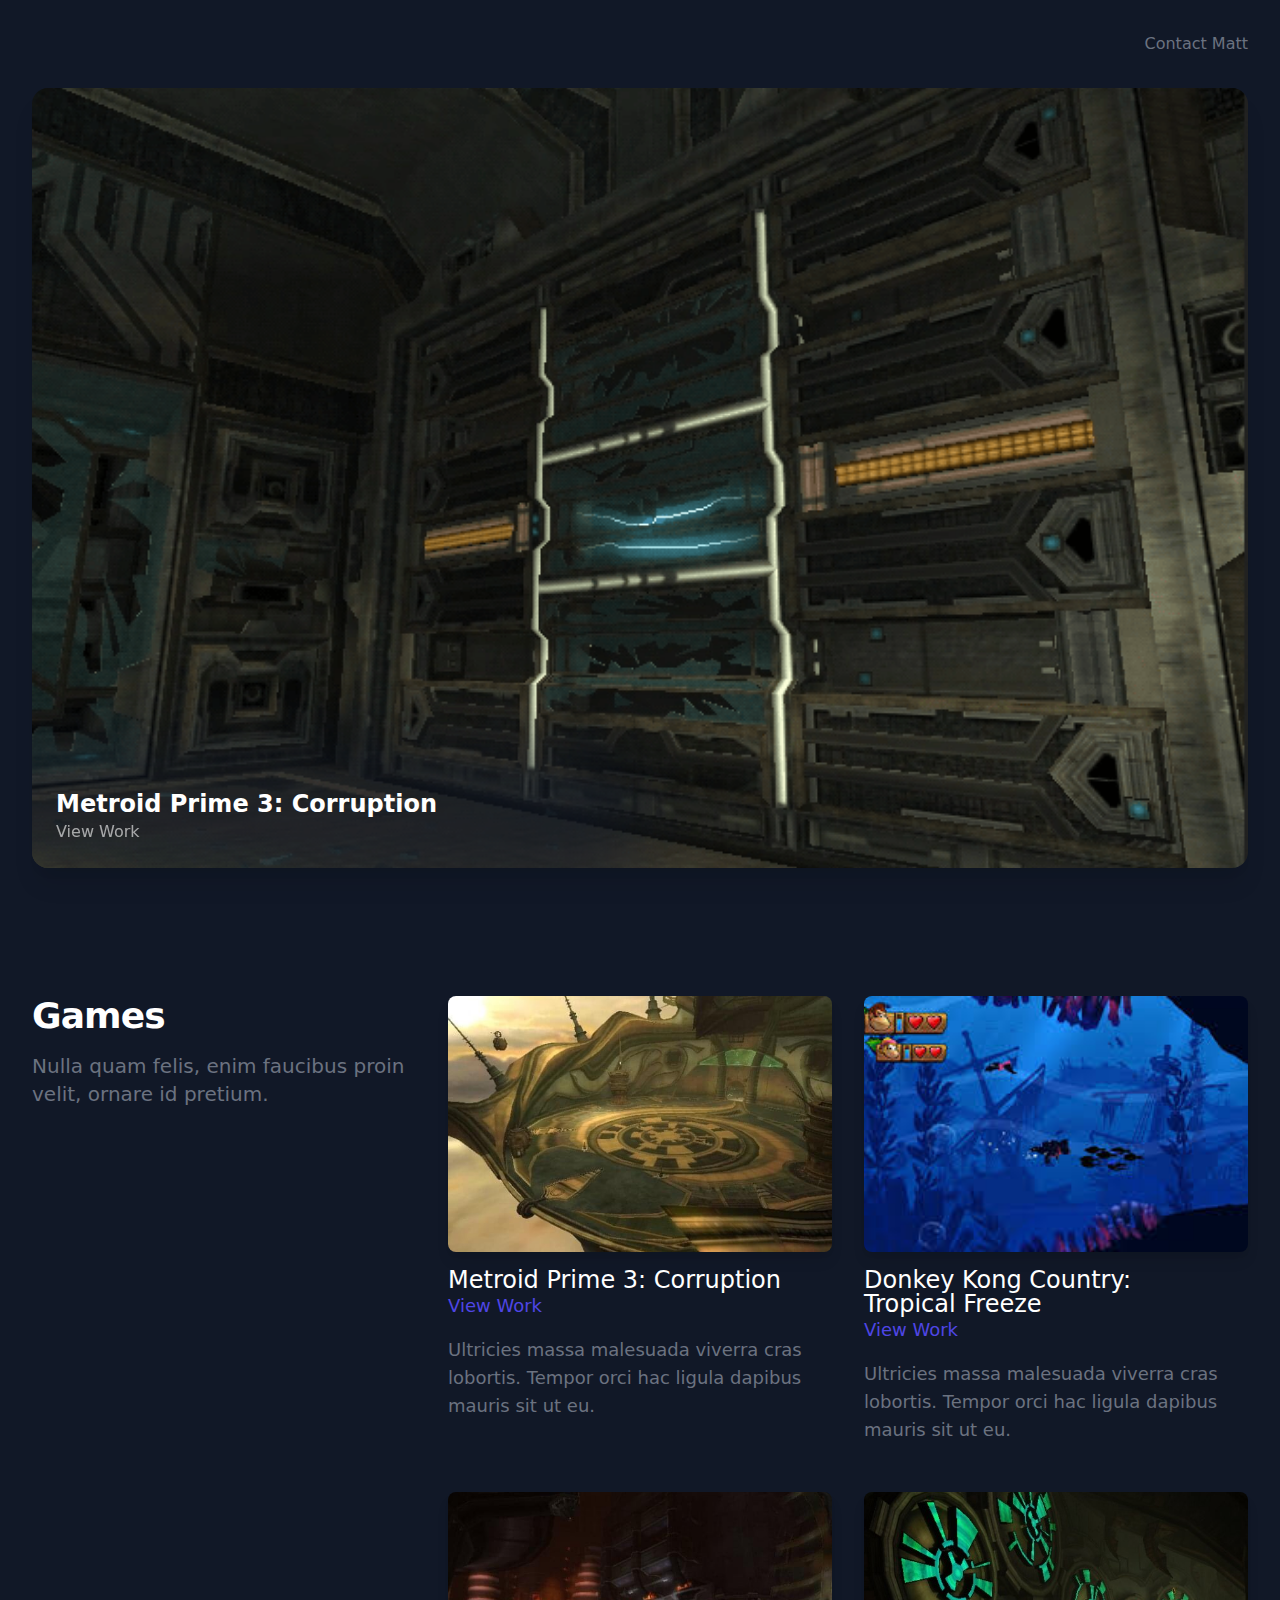
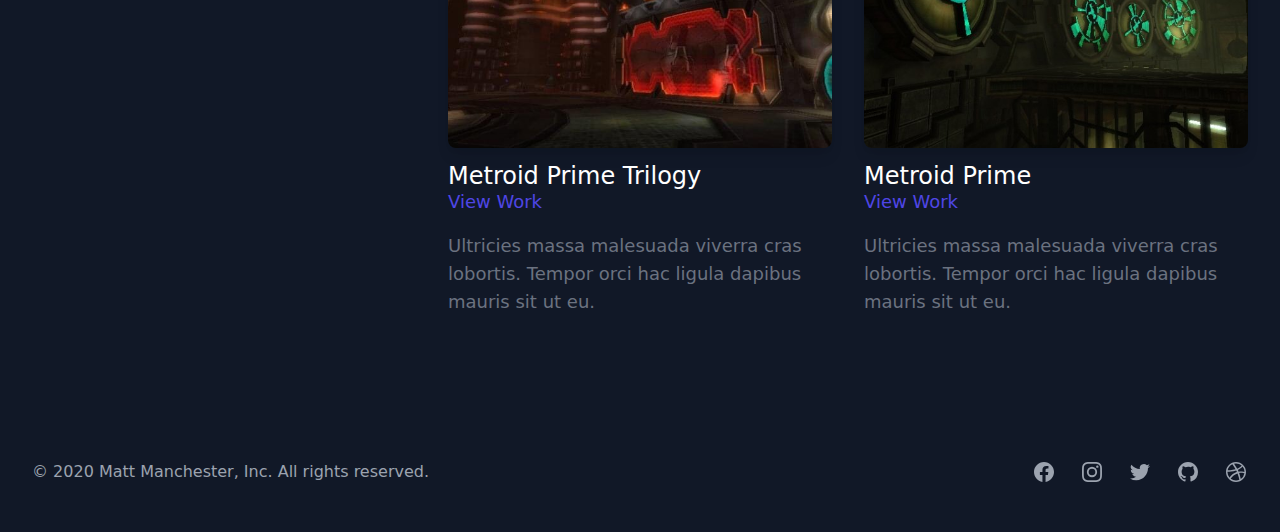
==== index.html @ f7c5552b "initial" ====
<!DOCTYPE html>
<html lang="en">
<head>
  <meta charset="utf-8">
  <meta name="viewport" content="width=device-width, initial-scale=1, shrink-to-fit=no">
  <link rel="icon" type="image/png" sizes="32x32" href="/favicon-32x32.png">
  <link rel="icon" type="image/png" sizes="16x16" href="/favicon-16x16.png">
  <link rel="stylesheet" href="css/main.css">
  <title>Matt Manchester</title>
</head>
<body class="antialiased bg-gray-900">
  
  <!-- This example requires Tailwind CSS v2.0+ -->
<div class="min-h-screen bg-gray-900 flex flex-col">
  <header>
    <div class="relative bg-gray-900">
      <div class="flex justify-between items-center max-w-7xl mx-auto px-4 py-6 sm:px-6 md:justify-start md:space-x-10 lg:px-8">
        <div class="flex justify-start lg:w-0 lg:flex-1">
          <a href="#">
            <span class="sr-only">Workflow</span>
            <img class="h-8 w-auto sm:h-10" src="https://tailwindui.com/img/logos/workflow-mark-white.svg" alt="">
          </a>
        </div>


        <div class="hidden md:flex items-center justify-end md:flex-1 lg:w-0">
          <a href="#" class="whitespace-nowrap text-base font-medium text-gray-500 hover:text-white">
            Contact Matt
          </a>
        </div>
      </div>

    </div>
  </header>

  <main class="flex flex-col flex-grow pb-8">

      <!-- Hero card -->
      <div class="relative flex flex-col flex-grow w-full">
        <div class="max-w-7xl mx-auto sm:px-6 lg:px-8 flex flex-col flex-grow w-full">
          <div class="relative shadow-xl sm:rounded-2xl sm:overflow-hidden flex flex-col flex-grow">

            

            <div class="absolute inset-0">
              <img class="h-full w-full object-cover" src="img/mp-corruption-7.png">
            </div>

            <div class="absolute bottom-0 left-0 text-white pb-6 pl-6">
              <h2 class="relative z-20 text-2xl font-bold">Metroid Prime 3: Corruption</h2>
              <a href="#" class="text-white opacity-60 relative z-20">View Work</a>
              <div class="big-shadow z-0 absolute inset-0 bg-gray-900 opacity-60" style="filter: blur(20px); transform: scale(2);"></div>
            </div>

            <div class="relative px-4 py-16 sm:px-6 sm:py-24 lg:py-32 lg:px-8">
              
            </div>
          </div>
        </div>
      </div>


  </main>
</div>


<div class="">
  <div class="mx-auto pb-12 px-4 max-w-7xl sm:px-6 lg:px-8 lg:py-24">
    <div class="space-y-12 lg:grid lg:grid-cols-3 lg:gap-8 lg:space-y-0">
      <div class="space-y-5 sm:space-y-4">
        <h2 class="text-white text-3xl font-extrabold tracking-tight sm:text-4xl">Games</h2>
        <p class="text-xl text-gray-500">Nulla quam felis, enim faucibus proin velit, ornare id pretium.</p>
      </div>
      <div class="lg:col-span-2">
        <ul class="space-y-12 sm:grid sm:grid-cols-2 sm:gap-x-6 sm:gap-y-12 sm:space-y-0 lg:gap-x-8">
          <li>
            <div class="space-y-4">
              <div class="aspect-w-3 aspect-h-2">
                <img class="object-cover shadow-lg rounded-lg" src="img/mp-corruption-1.jpg" alt="">
              </div>
              <div class="text-2xl leading-6 text-white font-medium space-y-1">
                <h3>Metroid Prime 3: Corruption</h3>
                <a href="#" class="text-lg text-indigo-600">View Work</a>
              </div>
              <div class="text-lg">
                <p class="text-gray-500">Ultricies massa malesuada viverra cras lobortis. Tempor orci hac ligula dapibus mauris sit ut eu.</p>
              </div>

            </div>
          </li>

          <li>
            <div class="space-y-4">
              <div class="aspect-w-3 aspect-h-2">
                <img class="object-cover shadow-lg rounded-lg" src="img/dktf-1.jpg" alt="">
              </div>
              <div class="text-2xl leading-6 text-white font-medium space-y-1">
                <h3>Donkey Kong Country:<br>Tropical Freeze</h3>
                <a href="#" class="text-lg text-indigo-600">View Work</a>
              </div>
              <div class="text-lg">
                <p class="text-gray-500">Ultricies massa malesuada viverra cras lobortis. Tempor orci hac ligula dapibus mauris sit ut eu.</p>
              </div>

            </div>
          </li>

          <li>
            <div class="space-y-4">
              <div class="aspect-w-3 aspect-h-2">
                <img class="object-cover shadow-lg rounded-lg" src="img/mp-corruption-5.jpg" alt="">
              </div>
              <div class="text-2xl leading-6 text-white font-medium space-y-1">
                <h3>Metroid Prime Trilogy</h3>
                <a href="#" class="text-lg text-indigo-600">View Work</a>
              </div>
              <div class="text-lg">
                <p class="text-gray-500">Ultricies massa malesuada viverra cras lobortis. Tempor orci hac ligula dapibus mauris sit ut eu.</p>
              </div>

            </div>
          </li>

          <li>
            <div class="space-y-4">
              <div class="aspect-w-3 aspect-h-2">
                <img class="object-cover shadow-lg rounded-lg" src="img/mp-corruption-2.jpg" alt="">
              </div>
              <div class="text-2xl leading-6 text-white font-medium space-y-1">
                <h3>Metroid Prime</h3>
                <a href="#" class="text-lg text-indigo-600">View Work</a>
              </div>
              <div class="text-lg">
                <p class="text-gray-500">Ultricies massa malesuada viverra cras lobortis. Tempor orci hac ligula dapibus mauris sit ut eu.</p>
              </div>

            </div>
          </li>


          <!-- More items... -->
        </ul>
      </div>
    </div>
  </div>
</div>


<!-- This example requires Tailwind CSS v2.0+ -->
<footer class="bg-gray-900">
  <div class="max-w-7xl mx-auto py-12 px-4 sm:px-6 md:flex md:items-center md:justify-between lg:px-8">
    <div class="flex justify-center space-x-6 md:order-2">
      <a href="#" class="text-gray-400 hover:text-gray-500">
        <span class="sr-only">Facebook</span>
        <svg class="h-6 w-6" fill="currentColor" viewBox="0 0 24 24" aria-hidden="true">
          <path fill-rule="evenodd" d="M22 12c0-5.523-4.477-10-10-10S2 6.477 2 12c0 4.991 3.657 9.128 8.438 9.878v-6.987h-2.54V12h2.54V9.797c0-2.506 1.492-3.89 3.777-3.89 1.094 0 2.238.195 2.238.195v2.46h-1.26c-1.243 0-1.63.771-1.63 1.562V12h2.773l-.443 2.89h-2.33v6.988C18.343 21.128 22 16.991 22 12z" clip-rule="evenodd" />
        </svg>
      </a>

      <a href="#" class="text-gray-400 hover:text-gray-500">
        <span class="sr-only">Instagram</span>
        <svg class="h-6 w-6" fill="currentColor" viewBox="0 0 24 24" aria-hidden="true">
          <path fill-rule="evenodd" d="M12.315 2c2.43 0 2.784.013 3.808.06 1.064.049 1.791.218 2.427.465a4.902 4.902 0 011.772 1.153 4.902 4.902 0 011.153 1.772c.247.636.416 1.363.465 2.427.048 1.067.06 1.407.06 4.123v.08c0 2.643-.012 2.987-.06 4.043-.049 1.064-.218 1.791-.465 2.427a4.902 4.902 0 01-1.153 1.772 4.902 4.902 0 01-1.772 1.153c-.636.247-1.363.416-2.427.465-1.067.048-1.407.06-4.123.06h-.08c-2.643 0-2.987-.012-4.043-.06-1.064-.049-1.791-.218-2.427-.465a4.902 4.902 0 01-1.772-1.153 4.902 4.902 0 01-1.153-1.772c-.247-.636-.416-1.363-.465-2.427-.047-1.024-.06-1.379-.06-3.808v-.63c0-2.43.013-2.784.06-3.808.049-1.064.218-1.791.465-2.427a4.902 4.902 0 011.153-1.772A4.902 4.902 0 015.45 2.525c.636-.247 1.363-.416 2.427-.465C8.901 2.013 9.256 2 11.685 2h.63zm-.081 1.802h-.468c-2.456 0-2.784.011-3.807.058-.975.045-1.504.207-1.857.344-.467.182-.8.398-1.15.748-.35.35-.566.683-.748 1.15-.137.353-.3.882-.344 1.857-.047 1.023-.058 1.351-.058 3.807v.468c0 2.456.011 2.784.058 3.807.045.975.207 1.504.344 1.857.182.466.399.8.748 1.15.35.35.683.566 1.15.748.353.137.882.3 1.857.344 1.054.048 1.37.058 4.041.058h.08c2.597 0 2.917-.01 3.96-.058.976-.045 1.505-.207 1.858-.344.466-.182.8-.398 1.15-.748.35-.35.566-.683.748-1.15.137-.353.3-.882.344-1.857.048-1.055.058-1.37.058-4.041v-.08c0-2.597-.01-2.917-.058-3.96-.045-.976-.207-1.505-.344-1.858a3.097 3.097 0 00-.748-1.15 3.098 3.098 0 00-1.15-.748c-.353-.137-.882-.3-1.857-.344-1.023-.047-1.351-.058-3.807-.058zM12 6.865a5.135 5.135 0 110 10.27 5.135 5.135 0 010-10.27zm0 1.802a3.333 3.333 0 100 6.666 3.333 3.333 0 000-6.666zm5.338-3.205a1.2 1.2 0 110 2.4 1.2 1.2 0 010-2.4z" clip-rule="evenodd" />
        </svg>
      </a>

      <a href="#" class="text-gray-400 hover:text-gray-500">
        <span class="sr-only">Twitter</span>
        <svg class="h-6 w-6" fill="currentColor" viewBox="0 0 24 24" aria-hidden="true">
          <path d="M8.29 20.251c7.547 0 11.675-6.253 11.675-11.675 0-.178 0-.355-.012-.53A8.348 8.348 0 0022 5.92a8.19 8.19 0 01-2.357.646 4.118 4.118 0 001.804-2.27 8.224 8.224 0 01-2.605.996 4.107 4.107 0 00-6.993 3.743 11.65 11.65 0 01-8.457-4.287 4.106 4.106 0 001.27 5.477A4.072 4.072 0 012.8 9.713v.052a4.105 4.105 0 003.292 4.022 4.095 4.095 0 01-1.853.07 4.108 4.108 0 003.834 2.85A8.233 8.233 0 012 18.407a11.616 11.616 0 006.29 1.84" />
        </svg>
      </a>

      <a href="#" class="text-gray-400 hover:text-gray-500">
        <span class="sr-only">GitHub</span>
        <svg class="h-6 w-6" fill="currentColor" viewBox="0 0 24 24" aria-hidden="true">
          <path fill-rule="evenodd" d="M12 2C6.477 2 2 6.484 2 12.017c0 4.425 2.865 8.18 6.839 9.504.5.092.682-.217.682-.483 0-.237-.008-.868-.013-1.703-2.782.605-3.369-1.343-3.369-1.343-.454-1.158-1.11-1.466-1.11-1.466-.908-.62.069-.608.069-.608 1.003.07 1.531 1.032 1.531 1.032.892 1.53 2.341 1.088 2.91.832.092-.647.35-1.088.636-1.338-2.22-.253-4.555-1.113-4.555-4.951 0-1.093.39-1.988 1.029-2.688-.103-.253-.446-1.272.098-2.65 0 0 .84-.27 2.75 1.026A9.564 9.564 0 0112 6.844c.85.004 1.705.115 2.504.337 1.909-1.296 2.747-1.027 2.747-1.027.546 1.379.202 2.398.1 2.651.64.7 1.028 1.595 1.028 2.688 0 3.848-2.339 4.695-4.566 4.943.359.309.678.92.678 1.855 0 1.338-.012 2.419-.012 2.747 0 .268.18.58.688.482A10.019 10.019 0 0022 12.017C22 6.484 17.522 2 12 2z" clip-rule="evenodd" />
        </svg>
      </a>

      <a href="#" class="text-gray-400 hover:text-gray-500">
        <span class="sr-only">Dribbble</span>
        <svg class="h-6 w-6" fill="currentColor" viewBox="0 0 24 24" aria-hidden="true">
          <path fill-rule="evenodd" d="M12 2C6.48 2 2 6.48 2 12s4.48 10 10 10c5.51 0 10-4.48 10-10S17.51 2 12 2zm6.605 4.61a8.502 8.502 0 011.93 5.314c-.281-.054-3.101-.629-5.943-.271-.065-.141-.12-.293-.184-.445a25.416 25.416 0 00-.564-1.236c3.145-1.28 4.577-3.124 4.761-3.362zM12 3.475c2.17 0 4.154.813 5.662 2.148-.152.216-1.443 1.941-4.48 3.08-1.399-2.57-2.95-4.675-3.189-5A8.687 8.687 0 0112 3.475zm-3.633.803a53.896 53.896 0 013.167 4.935c-3.992 1.063-7.517 1.04-7.896 1.04a8.581 8.581 0 014.729-5.975zM3.453 12.01v-.26c.37.01 4.512.065 8.775-1.215.25.477.477.965.694 1.453-.109.033-.228.065-.336.098-4.404 1.42-6.747 5.303-6.942 5.629a8.522 8.522 0 01-2.19-5.705zM12 20.547a8.482 8.482 0 01-5.239-1.8c.152-.315 1.888-3.656 6.703-5.337.022-.01.033-.01.054-.022a35.318 35.318 0 011.823 6.475 8.4 8.4 0 01-3.341.684zm4.761-1.465c-.086-.52-.542-3.015-1.659-6.084 2.679-.423 5.022.271 5.314.369a8.468 8.468 0 01-3.655 5.715z" clip-rule="evenodd" />
        </svg>
      </a>
    </div>
    <div class="mt-8 md:mt-0 md:order-1">
      <p class="text-center text-base text-gray-400">
        &copy; 2020 Matt Manchester, Inc. All rights reserved.
      </p>
    </div>
  </div>
</footer>


</body>
</html>
---- css/main.css ----
/*! modern-normalize v1.0.0 | MIT License | https://github.com/sindresorhus/modern-normalize */
@-webkit-keyframes spin{to{transform:rotate(360deg)}}
@keyframes spin{to{transform:rotate(360deg)}}@-webkit-keyframes ping{75%,to{transform:scale(2);opacity:0}}@keyframes ping{75%,to{transform:scale(2);opacity:0}}@-webkit-keyframes pulse{50%{opacity:.5}}@keyframes pulse{50%{opacity:.5}}@-webkit-keyframes bounce{0%,to{transform:translateY(-25%);-webkit-animation-timing-function:cubic-bezier(.8,0,1,1);animation-timing-function:cubic-bezier(.8,0,1,1)}50%{transform:none;-webkit-animation-timing-function:cubic-bezier(0,0,.2,1);animation-timing-function:cubic-bezier(0,0,.2,1)}}@keyframes bounce{0%,to{transform:translateY(-25%);-webkit-animation-timing-function:cubic-bezier(.8,0,1,1);animation-timing-function:cubic-bezier(.8,0,1,1)}50%{transform:none;-webkit-animation-timing-function:cubic-bezier(0,0,.2,1);animation-timing-function:cubic-bezier(0,0,.2,1)}}*,::after,::before{box-sizing:border-box;border-width:0;border-style:solid;border-color:#e5e7eb}:root{-moz-tab-size:4;-o-tab-size:4;tab-size:4}html{-webkit-text-size-adjust:100%;font-family:ui-sans-serif,system-ui,-apple-system,BlinkMacSystemFont,"Segoe UI",Roboto,"Helvetica Neue",Arial,"Noto Sans",sans-serif,"Apple Color Emoji","Segoe UI Emoji","Segoe UI Symbol","Noto Color Emoji";line-height:1.5}body{font-family:system-ui,-apple-system,'Segoe UI',Roboto,Helvetica,Arial,sans-serif,'Apple Color Emoji','Segoe UI Emoji';font-family:inherit;line-height:inherit}hr{height:0;color:inherit}abbr[title]{-webkit-text-decoration:underline dotted;text-decoration:underline dotted}b,strong{font-weight:bolder}code,kbd,pre,samp{font-size:1em}small{font-size:80%}sub,sup{font-size:75%;line-height:0;position:relative;vertical-align:baseline}sub{bottom:-.25em}sup{top:-.5em}table{text-indent:0;border-color:inherit;border-collapse:collapse}button,input,optgroup,select,textarea{font-family:inherit;font-size:100%;margin:0}button,select{text-transform:none}[type=button],button{-webkit-appearance:button}legend{padding:0}progress{vertical-align:baseline}summary{display:list-item}blockquote,body,dd,dl,figure,h1,h2,h3,h4,h5,h6,hr,p,pre{margin:0}button{background-color:transparent;background-image:none;cursor:pointer}button:focus{outline:1px dotted;outline:5px auto -webkit-focus-ring-color}fieldset,ol,ul{margin:0;padding:0}ol,ul{list-style:none}hr{border-top-width:1px}img{border-style:solid}textarea{resize:vertical}input::-webkit-input-placeholder, textarea::-webkit-input-placeholder{opacity:1;color:#9ca3af}input::-moz-placeholder, textarea::-moz-placeholder{opacity:1;color:#9ca3af}input:-ms-input-placeholder, textarea:-ms-input-placeholder{opacity:1;color:#9ca3af}input::placeholder,textarea::placeholder{opacity:1;color:#9ca3af}h1,h2,h3,h4,h5,h6{font-size:inherit;font-weight:inherit}a{color:inherit;text-decoration:inherit}button,input,optgroup,select,textarea{padding:0;line-height:inherit;color:inherit}code,kbd,pre,samp{font-family:ui-monospace,SFMono-Regular,Menlo,Monaco,Consolas,"Liberation Mono","Courier New",monospace}audio,canvas,embed,iframe,img,object,svg,video{display:block;vertical-align:middle}img,video{max-width:100%;height:auto}.aspect-w-3{position:relative;padding-bottom:calc(var(--tw-aspect-h)/var(--tw-aspect-w)*100%)}.aspect-w-3>*{position:absolute;height:100%;width:100%;top:0;right:0;bottom:0;left:0}.aspect-w-3{--tw-aspect-w:3}.aspect-h-2{--tw-aspect-h:2}.space-y-1>:not([hidden])~:not([hidden]){--tw-space-y-reverse:0;margin-top:calc(.25rem*calc(1 - var(--tw-space-y-reverse)));margin-bottom:calc(.25rem*var(--tw-space-y-reverse))}.space-y-4>:not([hidden])~:not([hidden]){--tw-space-y-reverse:0;margin-top:calc(1rem*calc(1 - var(--tw-space-y-reverse)));margin-bottom:calc(1rem*var(--tw-space-y-reverse))}.space-y-5>:not([hidden])~:not([hidden]){--tw-space-y-reverse:0;margin-top:calc(1.25rem*calc(1 - var(--tw-space-y-reverse)));margin-bottom:calc(1.25rem*var(--tw-space-y-reverse))}.space-x-6>:not([hidden])~:not([hidden]){--tw-space-x-reverse:0;margin-right:calc(1.5rem*var(--tw-space-x-reverse));margin-left:calc(1.5rem*calc(1 - var(--tw-space-x-reverse)))}.space-y-12>:not([hidden])~:not([hidden]){--tw-space-y-reverse:0;margin-top:calc(3rem*calc(1 - var(--tw-space-y-reverse)));margin-bottom:calc(3rem*var(--tw-space-y-reverse))}.sr-only{position:absolute;width:1px;height:1px;padding:0;margin:-1px;overflow:hidden;clip:rect(0,0,0,0);white-space:nowrap;border-width:0}.bg-gray-900{--tw-bg-opacity:1;background-color:rgba(17,24,39,var(--tw-bg-opacity))}.rounded-lg{border-radius:.5rem}.flex{display:flex}.table{display:table}.hidden{display:none}.flex-col{flex-direction:column}.items-center{align-items:center}.justify-start{justify-content:flex-start}.justify-end{justify-content:flex-end}.justify-center{justify-content:center}.justify-between{justify-content:space-between}.flex-grow{flex-grow:1}.font-medium{font-weight:500}.font-bold{font-weight:700}.font-extrabold{font-weight:800}.h-6{height:1.5rem}.h-8{height:2rem}.h-full{height:100%}.text-base{font-size:1rem;line-height:1.5rem}.text-lg,.text-xl{font-size:1.125rem;line-height:1.75rem}.text-xl{font-size:1.25rem}.text-2xl{font-size:1.5rem;line-height:2rem}.text-3xl{font-size:1.875rem;line-height:2.25rem}.leading-6{line-height:1.5rem}.mx-auto{margin-left:auto;margin-right:auto}.mt-8{margin-top:2rem}.max-w-7xl{max-width:80rem}.min-h-screen{min-height:100vh}.object-cover{-o-object-fit:cover;object-fit:cover}.opacity-60{opacity:.6}.px-4{padding-left:1rem;padding-right:1rem}.py-6{padding-top:1.5rem;padding-bottom:1.5rem}.py-12{padding-top:3rem;padding-bottom:3rem}.py-16{padding-top:4rem;padding-bottom:4rem}.pb-6{padding-bottom:1.5rem}.pl-6{padding-left:1.5rem}.pb-8{padding-bottom:2rem}.pb-12{padding-bottom:3rem}.absolute{position:absolute}.relative{position:relative}.inset-0{top:0;right:0;bottom:0;left:0}.bottom-0{bottom:0}.left-0{left:0}*{--tw-shadow:0 0 #0000;--tw-ring-inset:var(--tw-empty,/*!*/ /*!*/);--tw-ring-offset-width:0px;--tw-ring-offset-color:#fff;--tw-ring-color:rgba(59, 130, 246, 0.5);--tw-ring-offset-shadow:0 0 #0000;--tw-ring-shadow:0 0 #0000}.shadow-lg,.shadow-xl{box-shadow:var(--tw-ring-offset-shadow, 0 0 #0000),var(--tw-ring-shadow, 0 0 #0000),var(--tw-shadow)}.shadow-lg{--tw-shadow:0 10px 15px -3px rgba(0, 0, 0, 0.1), 0 4px 6px -2px rgba(0, 0, 0, 0.05)}.shadow-xl{--tw-shadow:0 20px 25px -5px rgba(0, 0, 0, 0.1), 0 10px 10px -5px rgba(0, 0, 0, 0.04)}.text-center{text-align:center}.hover\:text-white:hover,.text-gray-400,.text-white{--tw-text-opacity:1;color:rgba(255,255,255,var(--tw-text-opacity))}.text-gray-400{color:rgba(156,163,175,var(--tw-text-opacity))}.hover\:text-gray-500:hover,.text-gray-500,.text-indigo-600{--tw-text-opacity:1;color:rgba(107,114,128,var(--tw-text-opacity))}.text-indigo-600{color:rgba(79,70,229,var(--tw-text-opacity))}.antialiased{-webkit-font-smoothing:antialiased;-moz-osx-font-smoothing:grayscale}.tracking-tight{letter-spacing:-.025em}.whitespace-nowrap{white-space:nowrap}.w-6{width:1.5rem}.w-auto{width:auto}.w-full{width:100%}.z-0{z-index:0}.z-20{z-index:20}.transform{--tw-translate-x:0;--tw-translate-y:0;--tw-rotate:0;--tw-skew-x:0;--tw-skew-y:0;--tw-scale-x:1;--tw-scale-y:1;transform:translateX(var(--tw-translate-x)) translateY(var(--tw-translate-y)) rotate(var(--tw-rotate)) skewX(var(--tw-skew-x)) skewY(var(--tw-skew-y)) scaleX(var(--tw-scale-x)) scaleY(var(--tw-scale-y))}@media (min-width:640px){.sm\:space-y-0>:not([hidden])~:not([hidden]){--tw-space-y-reverse:0;margin-top:calc(0px*calc(1 - var(--tw-space-y-reverse)));margin-bottom:calc(0px*var(--tw-space-y-reverse))}.sm\:space-y-4>:not([hidden])~:not([hidden]){--tw-space-y-reverse:0;margin-top:calc(1rem*calc(1 - var(--tw-space-y-reverse)));margin-bottom:calc(1rem*var(--tw-space-y-reverse))}.sm\:rounded-2xl{border-radius:1rem}.sm\:grid{display:grid}.sm\:h-10{height:2.5rem}.sm\:text-4xl{font-size:2.25rem;line-height:2.5rem}.sm\:overflow-hidden{overflow:hidden}.sm\:px-6{padding-left:1.5rem;padding-right:1.5rem}.sm\:py-24{padding-top:6rem;padding-bottom:6rem}.sm\:gap-x-6{-webkit-column-gap:1.5rem;-moz-column-gap:1.5rem;column-gap:1.5rem}.sm\:gap-y-12{row-gap:3rem}.sm\:grid-cols-2{grid-template-columns:repeat(2,minmax(0,1fr))}}@media (min-width:768px){.md\:space-x-10>:not([hidden])~:not([hidden]){--tw-space-x-reverse:0;margin-right:calc(2.5rem*var(--tw-space-x-reverse));margin-left:calc(2.5rem*calc(1 - var(--tw-space-x-reverse)))}.md\:flex{display:flex}.md\:items-center{align-items:center}.md\:justify-start{justify-content:flex-start}.md\:justify-between{justify-content:space-between}.md\:flex-1{flex:1 1 0%}.md\:order-1{order:1}.md\:order-2{order:2}.md\:mt-0{margin-top:0}}@media (min-width:1024px){.lg\:space-y-0>:not([hidden])~:not([hidden]){--tw-space-y-reverse:0;margin-top:calc(0px*calc(1 - var(--tw-space-y-reverse)));margin-bottom:calc(0px*var(--tw-space-y-reverse))}.lg\:grid{display:grid}.lg\:flex-1{flex:1 1 0%}.lg\:px-8{padding-left:2rem;padding-right:2rem}.lg\:py-24{padding-top:6rem;padding-bottom:6rem}.lg\:py-32{padding-top:8rem;padding-bottom:8rem}.lg\:w-0{width:0}.lg\:gap-8{gap:2rem}.lg\:gap-x-8{-webkit-column-gap:2rem;-moz-column-gap:2rem;column-gap:2rem}.lg\:grid-cols-3{grid-template-columns:repeat(3,minmax(0,1fr))}.lg\:col-span-2{grid-column:span 2/span 2}}
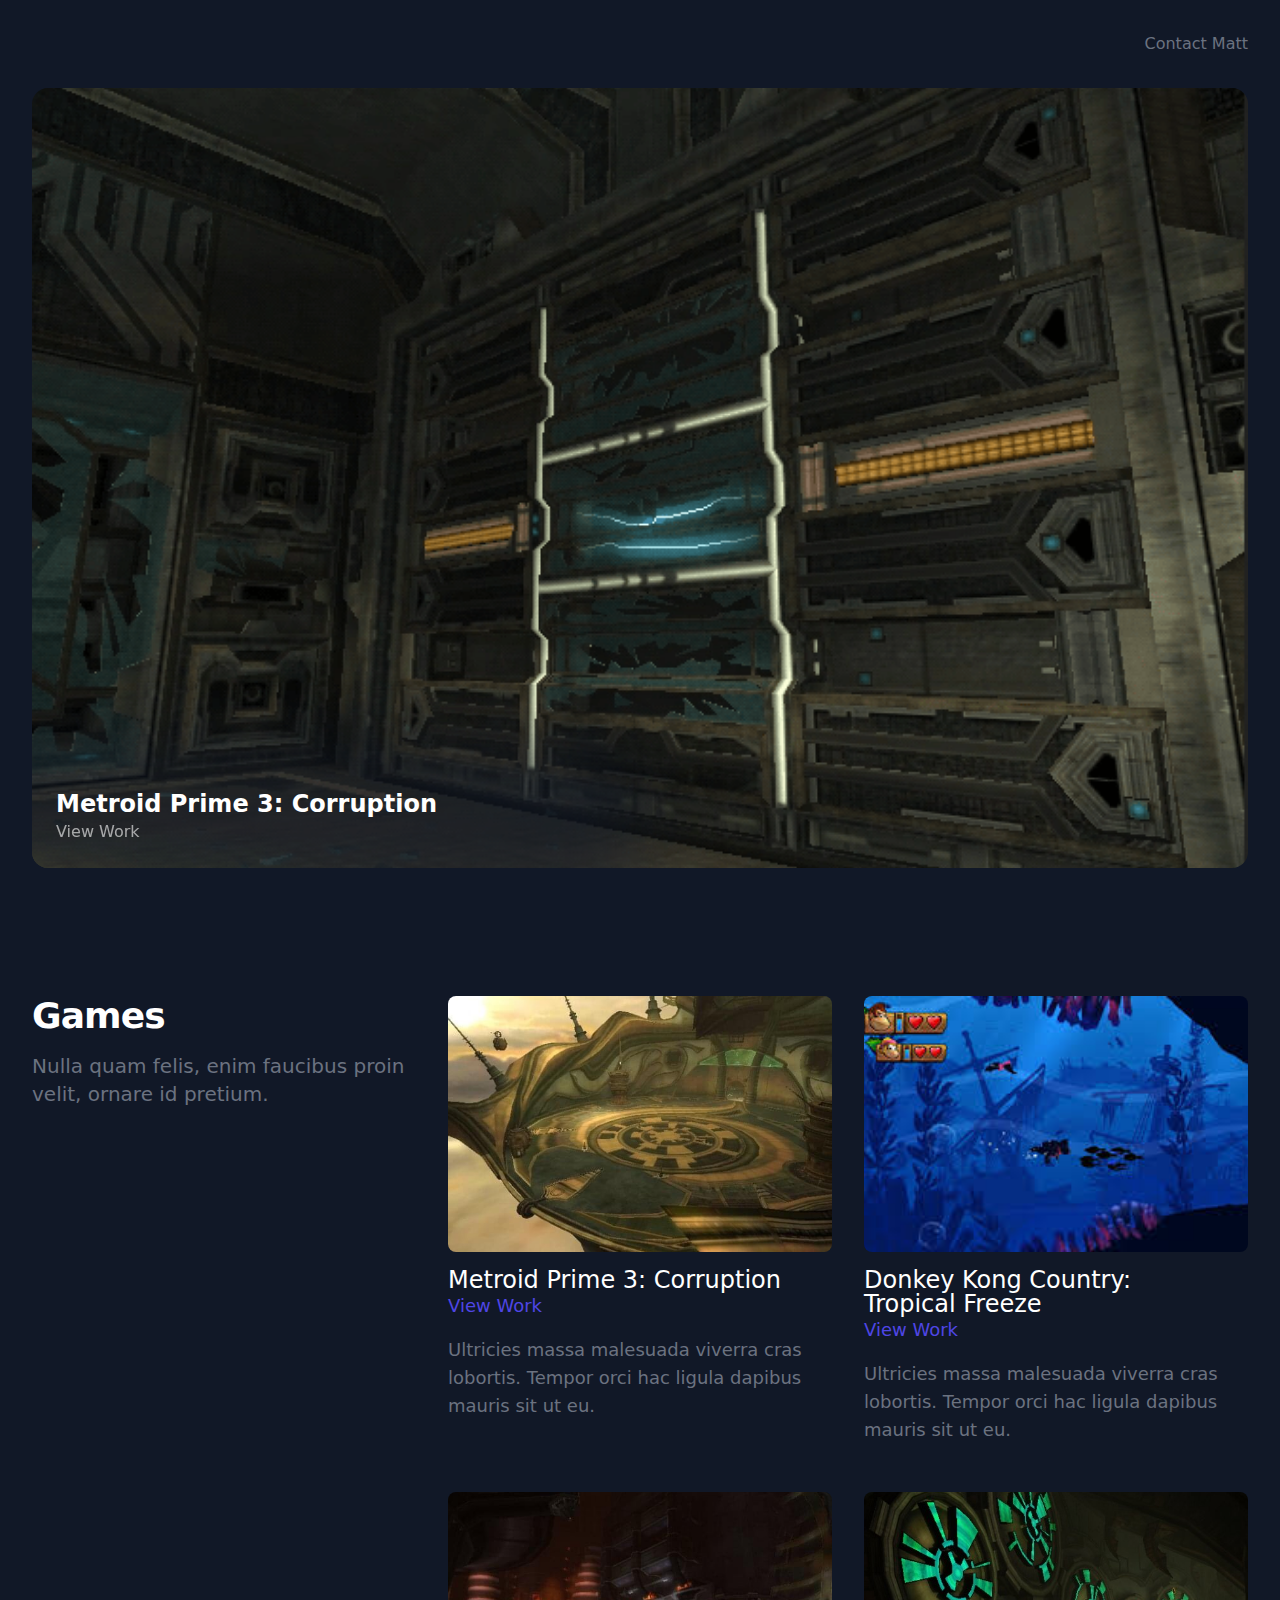
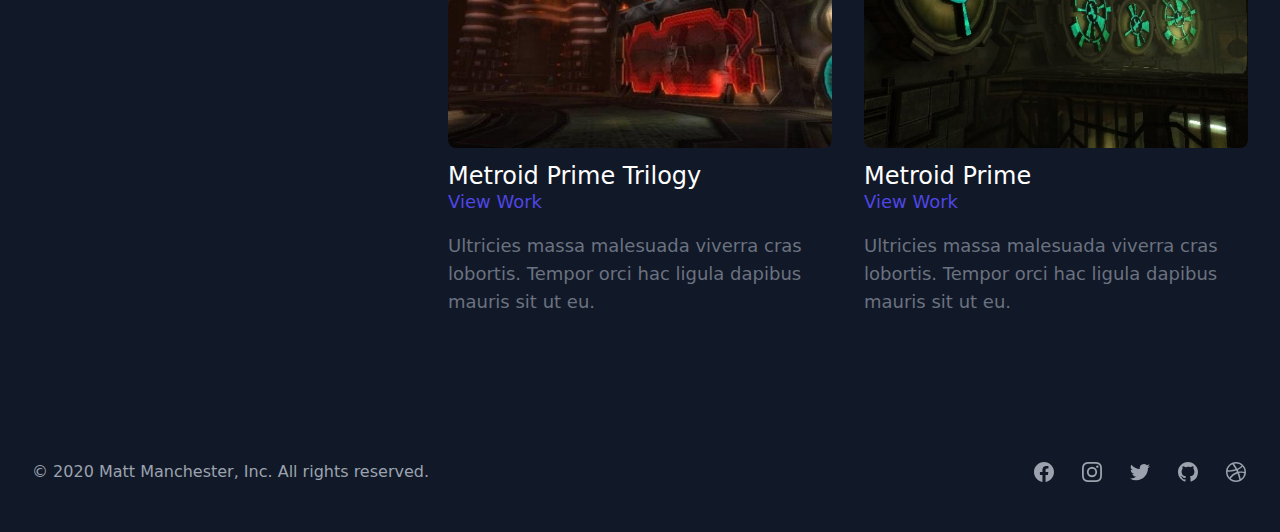
==== commit 7af9be75: "shadows gone" ====
--- a/index.html
+++ b/index.html
@@ -6,7 +6,7 @@
   <link rel="icon" type="image/png" sizes="32x32" href="/favicon-32x32.png">
   <link rel="icon" type="image/png" sizes="16x16" href="/favicon-16x16.png">
   <link rel="stylesheet" href="css/main.css">
-  <title>Matt Manchester</title>
+  <title>Matt Manchester Rules!</title>
 </head>
 <body class="antialiased bg-gray-900">
   
@@ -38,7 +38,7 @@
       <!-- Hero card -->
       <div class="relative flex flex-col flex-grow w-full">
         <div class="max-w-7xl mx-auto sm:px-6 lg:px-8 flex flex-col flex-grow w-full">
-          <div class="relative shadow-xl sm:rounded-2xl sm:overflow-hidden flex flex-col flex-grow">
+          <div class="relative sm:rounded-2xl sm:overflow-hidden flex flex-col flex-grow">
 
             
 
@@ -76,7 +76,7 @@
           <li>
             <div class="space-y-4">
               <div class="aspect-w-3 aspect-h-2">
-                <img class="object-cover shadow-lg rounded-lg" src="img/mp-corruption-1.jpg" alt="">
+                <img class="object-cover rounded-lg" src="img/mp-corruption-1.jpg" alt="">
               </div>
               <div class="text-2xl leading-6 text-white font-medium space-y-1">
                 <h3>Metroid Prime 3: Corruption</h3>
@@ -92,7 +92,7 @@
           <li>
             <div class="space-y-4">
               <div class="aspect-w-3 aspect-h-2">
-                <img class="object-cover shadow-lg rounded-lg" src="img/dktf-1.jpg" alt="">
+                <img class="object-cover rounded-lg" src="img/dktf-1.jpg" alt="">
               </div>
               <div class="text-2xl leading-6 text-white font-medium space-y-1">
                 <h3>Donkey Kong Country:<br>Tropical Freeze</h3>
@@ -108,7 +108,7 @@
           <li>
             <div class="space-y-4">
               <div class="aspect-w-3 aspect-h-2">
-                <img class="object-cover shadow-lg rounded-lg" src="img/mp-corruption-5.jpg" alt="">
+                <img class="object-cover rounded-lg" src="img/mp-corruption-5.jpg" alt="">
               </div>
               <div class="text-2xl leading-6 text-white font-medium space-y-1">
                 <h3>Metroid Prime Trilogy</h3>
@@ -124,7 +124,7 @@
           <li>
             <div class="space-y-4">
               <div class="aspect-w-3 aspect-h-2">
-                <img class="object-cover shadow-lg rounded-lg" src="img/mp-corruption-2.jpg" alt="">
+                <img class="object-cover rounded-lg" src="img/mp-corruption-2.jpg" alt="">
               </div>
               <div class="text-2xl leading-6 text-white font-medium space-y-1">
                 <h3>Metroid Prime</h3>
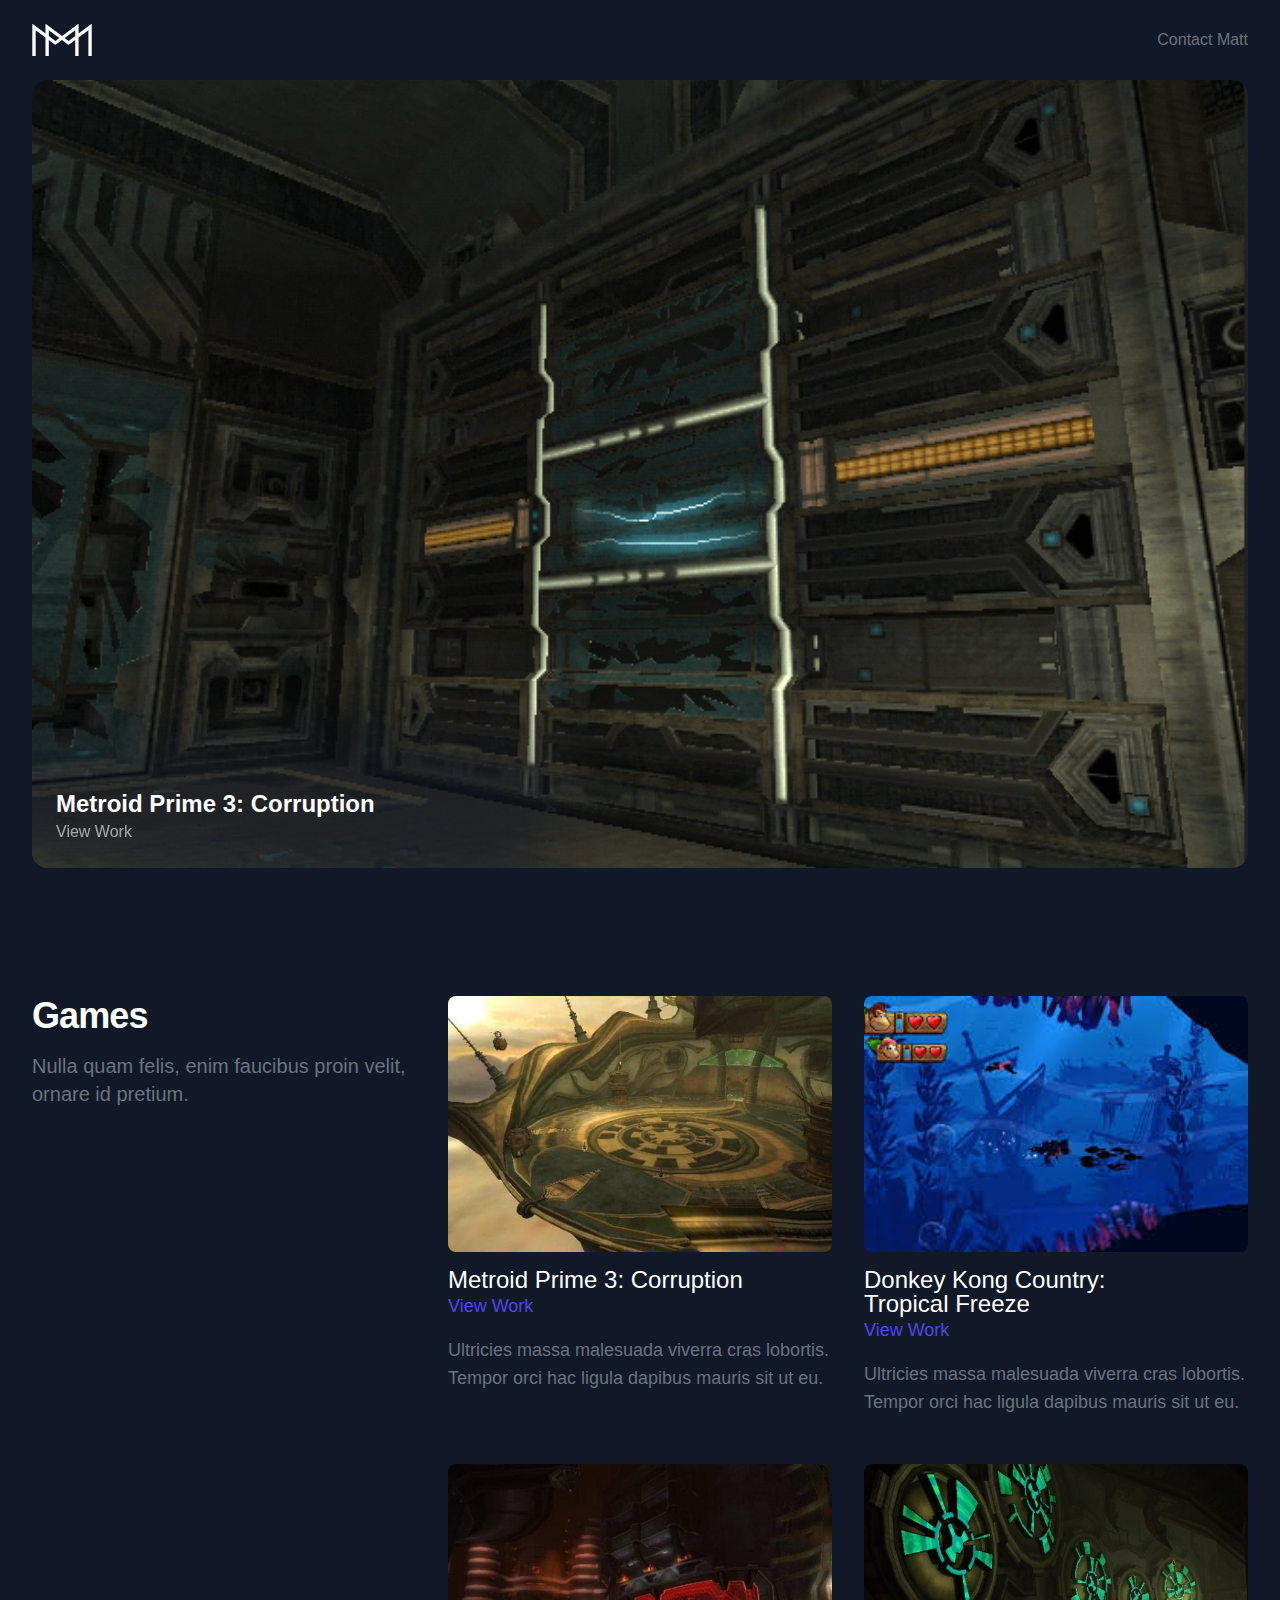
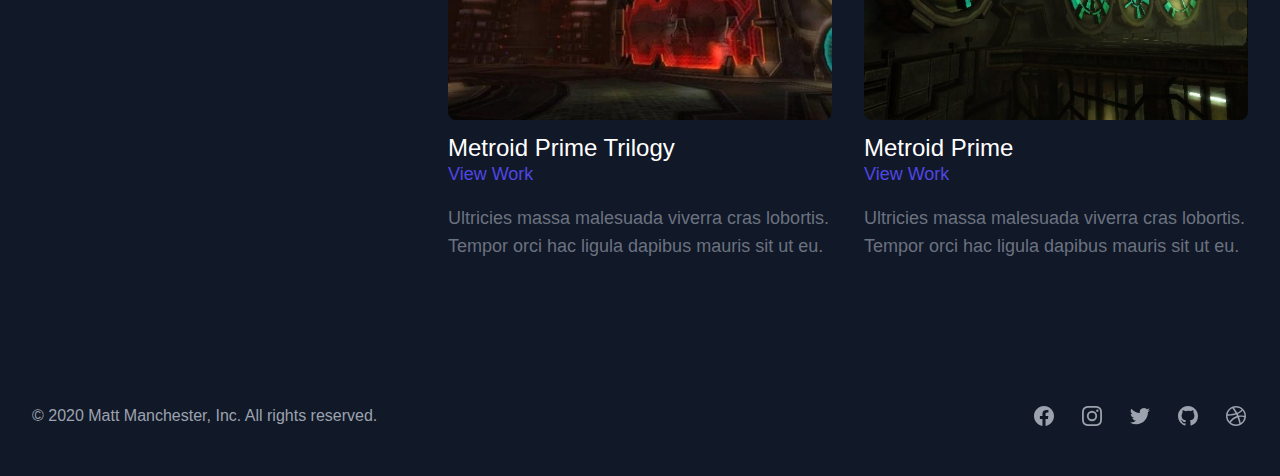
==== commit 42aa7144: "logo" ====
--- a/index.html
+++ b/index.html
@@ -17,8 +17,8 @@
       <div class="flex justify-between items-center max-w-7xl mx-auto px-4 py-6 sm:px-6 md:justify-start md:space-x-10 lg:px-8">
         <div class="flex justify-start lg:w-0 lg:flex-1">
           <a href="#">
-            <span class="sr-only">Workflow</span>
-            <img class="h-8 w-auto sm:h-10" src="https://tailwindui.com/img/logos/workflow-mark-white.svg" alt="">
+            <span class="sr-only">Matt Manchester</span>
+            <img class="h-6 w-auto sm:h-8" src="img/logo-mm-white.svg" alt="">
           </a>
         </div>
 
--- a/css/main.css
+++ b/css/main.css
@@ -1,3 +1,3 @@
 /*! modern-normalize v1.0.0 | MIT License | https://github.com/sindresorhus/modern-normalize */
 @-webkit-keyframes spin{to{transform:rotate(360deg)}}
-@keyframes spin{to{transform:rotate(360deg)}}@-webkit-keyframes ping{75%,to{transform:scale(2);opacity:0}}@keyframes ping{75%,to{transform:scale(2);opacity:0}}@-webkit-keyframes pulse{50%{opacity:.5}}@keyframes pulse{50%{opacity:.5}}@-webkit-keyframes bounce{0%,to{transform:translateY(-25%);-webkit-animation-timing-function:cubic-bezier(.8,0,1,1);animation-timing-function:cubic-bezier(.8,0,1,1)}50%{transform:none;-webkit-animation-timing-function:cubic-bezier(0,0,.2,1);animation-timing-function:cubic-bezier(0,0,.2,1)}}@keyframes bounce{0%,to{transform:translateY(-25%);-webkit-animation-timing-function:cubic-bezier(.8,0,1,1);animation-timing-function:cubic-bezier(.8,0,1,1)}50%{transform:none;-webkit-animation-timing-function:cubic-bezier(0,0,.2,1);animation-timing-function:cubic-bezier(0,0,.2,1)}}*,::after,::before{box-sizing:border-box;border-width:0;border-style:solid;border-color:#e5e7eb}:root{-moz-tab-size:4;-o-tab-size:4;tab-size:4}html{-webkit-text-size-adjust:100%;font-family:ui-sans-serif,system-ui,-apple-system,BlinkMacSystemFont,"Segoe UI",Roboto,"Helvetica Neue",Arial,"Noto Sans",sans-serif,"Apple Color Emoji","Segoe UI Emoji","Segoe UI Symbol","Noto Color Emoji";line-height:1.5}body{font-family:system-ui,-apple-system,'Segoe UI',Roboto,Helvetica,Arial,sans-serif,'Apple Color Emoji','Segoe UI Emoji';font-family:inherit;line-height:inherit}hr{height:0;color:inherit}abbr[title]{-webkit-text-decoration:underline dotted;text-decoration:underline dotted}b,strong{font-weight:bolder}code,kbd,pre,samp{font-size:1em}small{font-size:80%}sub,sup{font-size:75%;line-height:0;position:relative;vertical-align:baseline}sub{bottom:-.25em}sup{top:-.5em}table{text-indent:0;border-color:inherit;border-collapse:collapse}button,input,optgroup,select,textarea{font-family:inherit;font-size:100%;margin:0}button,select{text-transform:none}[type=button],button{-webkit-appearance:button}legend{padding:0}progress{vertical-align:baseline}summary{display:list-item}blockquote,body,dd,dl,figure,h1,h2,h3,h4,h5,h6,hr,p,pre{margin:0}button{background-color:transparent;background-image:none;cursor:pointer}button:focus{outline:1px dotted;outline:5px auto -webkit-focus-ring-color}fieldset,ol,ul{margin:0;padding:0}ol,ul{list-style:none}hr{border-top-width:1px}img{border-style:solid}textarea{resize:vertical}input::-webkit-input-placeholder, textarea::-webkit-input-placeholder{opacity:1;color:#9ca3af}input::-moz-placeholder, textarea::-moz-placeholder{opacity:1;color:#9ca3af}input:-ms-input-placeholder, textarea:-ms-input-placeholder{opacity:1;color:#9ca3af}input::placeholder,textarea::placeholder{opacity:1;color:#9ca3af}h1,h2,h3,h4,h5,h6{font-size:inherit;font-weight:inherit}a{color:inherit;text-decoration:inherit}button,input,optgroup,select,textarea{padding:0;line-height:inherit;color:inherit}code,kbd,pre,samp{font-family:ui-monospace,SFMono-Regular,Menlo,Monaco,Consolas,"Liberation Mono","Courier New",monospace}audio,canvas,embed,iframe,img,object,svg,video{display:block;vertical-align:middle}img,video{max-width:100%;height:auto}.aspect-w-3{position:relative;padding-bottom:calc(var(--tw-aspect-h)/var(--tw-aspect-w)*100%)}.aspect-w-3>*{position:absolute;height:100%;width:100%;top:0;right:0;bottom:0;left:0}.aspect-w-3{--tw-aspect-w:3}.aspect-h-2{--tw-aspect-h:2}.space-y-1>:not([hidden])~:not([hidden]){--tw-space-y-reverse:0;margin-top:calc(.25rem*calc(1 - var(--tw-space-y-reverse)));margin-bottom:calc(.25rem*var(--tw-space-y-reverse))}.space-y-4>:not([hidden])~:not([hidden]){--tw-space-y-reverse:0;margin-top:calc(1rem*calc(1 - var(--tw-space-y-reverse)));margin-bottom:calc(1rem*var(--tw-space-y-reverse))}.space-y-5>:not([hidden])~:not([hidden]){--tw-space-y-reverse:0;margin-top:calc(1.25rem*calc(1 - var(--tw-space-y-reverse)));margin-bottom:calc(1.25rem*var(--tw-space-y-reverse))}.space-x-6>:not([hidden])~:not([hidden]){--tw-space-x-reverse:0;margin-right:calc(1.5rem*var(--tw-space-x-reverse));margin-left:calc(1.5rem*calc(1 - var(--tw-space-x-reverse)))}.space-y-12>:not([hidden])~:not([hidden]){--tw-space-y-reverse:0;margin-top:calc(3rem*calc(1 - var(--tw-space-y-reverse)));margin-bottom:calc(3rem*var(--tw-space-y-reverse))}.sr-only{position:absolute;width:1px;height:1px;padding:0;margin:-1px;overflow:hidden;clip:rect(0,0,0,0);white-space:nowrap;border-width:0}.bg-gray-900{--tw-bg-opacity:1;background-color:rgba(17,24,39,var(--tw-bg-opacity))}.rounded-lg{border-radius:.5rem}.flex{display:flex}.table{display:table}.hidden{display:none}.flex-col{flex-direction:column}.items-center{align-items:center}.justify-start{justify-content:flex-start}.justify-end{justify-content:flex-end}.justify-center{justify-content:center}.justify-between{justify-content:space-between}.flex-grow{flex-grow:1}.font-medium{font-weight:500}.font-bold{font-weight:700}.font-extrabold{font-weight:800}.h-6{height:1.5rem}.h-8{height:2rem}.h-full{height:100%}.text-base{font-size:1rem;line-height:1.5rem}.text-lg,.text-xl{font-size:1.125rem;line-height:1.75rem}.text-xl{font-size:1.25rem}.text-2xl{font-size:1.5rem;line-height:2rem}.text-3xl{font-size:1.875rem;line-height:2.25rem}.leading-6{line-height:1.5rem}.mx-auto{margin-left:auto;margin-right:auto}.mt-8{margin-top:2rem}.max-w-7xl{max-width:80rem}.min-h-screen{min-height:100vh}.object-cover{-o-object-fit:cover;object-fit:cover}.opacity-60{opacity:.6}.px-4{padding-left:1rem;padding-right:1rem}.py-6{padding-top:1.5rem;padding-bottom:1.5rem}.py-12{padding-top:3rem;padding-bottom:3rem}.py-16{padding-top:4rem;padding-bottom:4rem}.pb-6{padding-bottom:1.5rem}.pl-6{padding-left:1.5rem}.pb-8{padding-bottom:2rem}.pb-12{padding-bottom:3rem}.absolute{position:absolute}.relative{position:relative}.inset-0{top:0;right:0;bottom:0;left:0}.bottom-0{bottom:0}.left-0{left:0}*{--tw-shadow:0 0 #0000;--tw-ring-inset:var(--tw-empty,/*!*/ /*!*/);--tw-ring-offset-width:0px;--tw-ring-offset-color:#fff;--tw-ring-color:rgba(59, 130, 246, 0.5);--tw-ring-offset-shadow:0 0 #0000;--tw-ring-shadow:0 0 #0000}.shadow-lg,.shadow-xl{box-shadow:var(--tw-ring-offset-shadow, 0 0 #0000),var(--tw-ring-shadow, 0 0 #0000),var(--tw-shadow)}.shadow-lg{--tw-shadow:0 10px 15px -3px rgba(0, 0, 0, 0.1), 0 4px 6px -2px rgba(0, 0, 0, 0.05)}.shadow-xl{--tw-shadow:0 20px 25px -5px rgba(0, 0, 0, 0.1), 0 10px 10px -5px rgba(0, 0, 0, 0.04)}.text-center{text-align:center}.hover\:text-white:hover,.text-gray-400,.text-white{--tw-text-opacity:1;color:rgba(255,255,255,var(--tw-text-opacity))}.text-gray-400{color:rgba(156,163,175,var(--tw-text-opacity))}.hover\:text-gray-500:hover,.text-gray-500,.text-indigo-600{--tw-text-opacity:1;color:rgba(107,114,128,var(--tw-text-opacity))}.text-indigo-600{color:rgba(79,70,229,var(--tw-text-opacity))}.antialiased{-webkit-font-smoothing:antialiased;-moz-osx-font-smoothing:grayscale}.tracking-tight{letter-spacing:-.025em}.whitespace-nowrap{white-space:nowrap}.w-6{width:1.5rem}.w-auto{width:auto}.w-full{width:100%}.z-0{z-index:0}.z-20{z-index:20}.transform{--tw-translate-x:0;--tw-translate-y:0;--tw-rotate:0;--tw-skew-x:0;--tw-skew-y:0;--tw-scale-x:1;--tw-scale-y:1;transform:translateX(var(--tw-translate-x)) translateY(var(--tw-translate-y)) rotate(var(--tw-rotate)) skewX(var(--tw-skew-x)) skewY(var(--tw-skew-y)) scaleX(var(--tw-scale-x)) scaleY(var(--tw-scale-y))}@media (min-width:640px){.sm\:space-y-0>:not([hidden])~:not([hidden]){--tw-space-y-reverse:0;margin-top:calc(0px*calc(1 - var(--tw-space-y-reverse)));margin-bottom:calc(0px*var(--tw-space-y-reverse))}.sm\:space-y-4>:not([hidden])~:not([hidden]){--tw-space-y-reverse:0;margin-top:calc(1rem*calc(1 - var(--tw-space-y-reverse)));margin-bottom:calc(1rem*var(--tw-space-y-reverse))}.sm\:rounded-2xl{border-radius:1rem}.sm\:grid{display:grid}.sm\:h-10{height:2.5rem}.sm\:text-4xl{font-size:2.25rem;line-height:2.5rem}.sm\:overflow-hidden{overflow:hidden}.sm\:px-6{padding-left:1.5rem;padding-right:1.5rem}.sm\:py-24{padding-top:6rem;padding-bottom:6rem}.sm\:gap-x-6{-webkit-column-gap:1.5rem;-moz-column-gap:1.5rem;column-gap:1.5rem}.sm\:gap-y-12{row-gap:3rem}.sm\:grid-cols-2{grid-template-columns:repeat(2,minmax(0,1fr))}}@media (min-width:768px){.md\:space-x-10>:not([hidden])~:not([hidden]){--tw-space-x-reverse:0;margin-right:calc(2.5rem*var(--tw-space-x-reverse));margin-left:calc(2.5rem*calc(1 - var(--tw-space-x-reverse)))}.md\:flex{display:flex}.md\:items-center{align-items:center}.md\:justify-start{justify-content:flex-start}.md\:justify-between{justify-content:space-between}.md\:flex-1{flex:1 1 0%}.md\:order-1{order:1}.md\:order-2{order:2}.md\:mt-0{margin-top:0}}@media (min-width:1024px){.lg\:space-y-0>:not([hidden])~:not([hidden]){--tw-space-y-reverse:0;margin-top:calc(0px*calc(1 - var(--tw-space-y-reverse)));margin-bottom:calc(0px*var(--tw-space-y-reverse))}.lg\:grid{display:grid}.lg\:flex-1{flex:1 1 0%}.lg\:px-8{padding-left:2rem;padding-right:2rem}.lg\:py-24{padding-top:6rem;padding-bottom:6rem}.lg\:py-32{padding-top:8rem;padding-bottom:8rem}.lg\:w-0{width:0}.lg\:gap-8{gap:2rem}.lg\:gap-x-8{-webkit-column-gap:2rem;-moz-column-gap:2rem;column-gap:2rem}.lg\:grid-cols-3{grid-template-columns:repeat(3,minmax(0,1fr))}.lg\:col-span-2{grid-column:span 2/span 2}}+@keyframes spin{to{transform:rotate(360deg)}}@-webkit-keyframes ping{75%,to{transform:scale(2);opacity:0}}@keyframes ping{75%,to{transform:scale(2);opacity:0}}@-webkit-keyframes pulse{50%{opacity:.5}}@keyframes pulse{50%{opacity:.5}}@-webkit-keyframes bounce{0%,to{transform:translateY(-25%);-webkit-animation-timing-function:cubic-bezier(.8,0,1,1);animation-timing-function:cubic-bezier(.8,0,1,1)}50%{transform:none;-webkit-animation-timing-function:cubic-bezier(0,0,.2,1);animation-timing-function:cubic-bezier(0,0,.2,1)}}@keyframes bounce{0%,to{transform:translateY(-25%);-webkit-animation-timing-function:cubic-bezier(.8,0,1,1);animation-timing-function:cubic-bezier(.8,0,1,1)}50%{transform:none;-webkit-animation-timing-function:cubic-bezier(0,0,.2,1);animation-timing-function:cubic-bezier(0,0,.2,1)}}*,::after,::before{box-sizing:border-box;border-width:0;border-style:solid;border-color:#e5e7eb}:root{-moz-tab-size:4;-o-tab-size:4;tab-size:4}html{-webkit-text-size-adjust:100%;font-family:ui-sans-serif,system-ui,-apple-system,BlinkMacSystemFont,"Segoe UI",Roboto,"Helvetica Neue",Arial,"Noto Sans",sans-serif,"Apple Color Emoji","Segoe UI Emoji","Segoe UI Symbol","Noto Color Emoji";line-height:1.5}body{font-family:system-ui,-apple-system,'Segoe UI',Roboto,Helvetica,Arial,sans-serif,'Apple Color Emoji','Segoe UI Emoji';line-height:inherit;font-family:'Inter',sans-serif}hr{height:0;color:inherit}abbr[title]{-webkit-text-decoration:underline dotted;text-decoration:underline dotted}b,strong{font-weight:bolder}code,kbd,pre,samp{font-size:1em}small{font-size:80%}sub,sup{font-size:75%;line-height:0;position:relative;vertical-align:baseline}sub{bottom:-.25em}sup{top:-.5em}table{text-indent:0;border-color:inherit;border-collapse:collapse}button,input,optgroup,select,textarea{font-family:inherit;font-size:100%;margin:0}button,select{text-transform:none}[type=button],button{-webkit-appearance:button}legend{padding:0}progress{vertical-align:baseline}summary{display:list-item}blockquote,body,dd,dl,figure,h1,h2,h3,h4,h5,h6,hr,p,pre{margin:0}button{background-color:transparent;background-image:none;cursor:pointer}button:focus{outline:1px dotted;outline:5px auto -webkit-focus-ring-color}fieldset,ol,ul{margin:0;padding:0}ol,ul{list-style:none}hr{border-top-width:1px}img{border-style:solid}textarea{resize:vertical}input::-webkit-input-placeholder, textarea::-webkit-input-placeholder{opacity:1;color:#9ca3af}input::-moz-placeholder, textarea::-moz-placeholder{opacity:1;color:#9ca3af}input:-ms-input-placeholder, textarea:-ms-input-placeholder{opacity:1;color:#9ca3af}input::placeholder,textarea::placeholder{opacity:1;color:#9ca3af}h1,h2,h3,h4,h5,h6{font-size:inherit;font-weight:inherit}a{color:inherit;text-decoration:inherit}button,input,optgroup,select,textarea{padding:0;line-height:inherit;color:inherit}code,kbd,pre,samp{font-family:ui-monospace,SFMono-Regular,Menlo,Monaco,Consolas,"Liberation Mono","Courier New",monospace}audio,canvas,embed,iframe,img,object,svg,video{display:block;vertical-align:middle}img,video{max-width:100%;height:auto}.aspect-w-3{position:relative;padding-bottom:calc(var(--tw-aspect-h)/var(--tw-aspect-w)*100%)}.aspect-w-3>*{position:absolute;height:100%;width:100%;top:0;right:0;bottom:0;left:0}.aspect-w-3{--tw-aspect-w:3}.aspect-h-2{--tw-aspect-h:2}.space-y-1>:not([hidden])~:not([hidden]){--tw-space-y-reverse:0;margin-top:calc(.25rem*calc(1 - var(--tw-space-y-reverse)));margin-bottom:calc(.25rem*var(--tw-space-y-reverse))}.space-y-4>:not([hidden])~:not([hidden]){--tw-space-y-reverse:0;margin-top:calc(1rem*calc(1 - var(--tw-space-y-reverse)));margin-bottom:calc(1rem*var(--tw-space-y-reverse))}.space-y-5>:not([hidden])~:not([hidden]){--tw-space-y-reverse:0;margin-top:calc(1.25rem*calc(1 - var(--tw-space-y-reverse)));margin-bottom:calc(1.25rem*var(--tw-space-y-reverse))}.space-x-6>:not([hidden])~:not([hidden]){--tw-space-x-reverse:0;margin-right:calc(1.5rem*var(--tw-space-x-reverse));margin-left:calc(1.5rem*calc(1 - var(--tw-space-x-reverse)))}.space-y-12>:not([hidden])~:not([hidden]){--tw-space-y-reverse:0;margin-top:calc(3rem*calc(1 - var(--tw-space-y-reverse)));margin-bottom:calc(3rem*var(--tw-space-y-reverse))}.sr-only{position:absolute;width:1px;height:1px;padding:0;margin:-1px;overflow:hidden;clip:rect(0,0,0,0);white-space:nowrap;border-width:0}.bg-gray-900{--tw-bg-opacity:1;background-color:rgba(17,24,39,var(--tw-bg-opacity))}.rounded-lg{border-radius:.5rem}.flex{display:flex}.table{display:table}.hidden{display:none}.flex-col{flex-direction:column}.items-center{align-items:center}.justify-start{justify-content:flex-start}.justify-end{justify-content:flex-end}.justify-center{justify-content:center}.justify-between{justify-content:space-between}.flex-grow{flex-grow:1}.font-medium{font-weight:500}.font-bold{font-weight:700}.font-extrabold{font-weight:800}.h-6{height:1.5rem}.h-full{height:100%}.text-base{font-size:1rem;line-height:1.5rem}.text-lg,.text-xl{font-size:1.125rem;line-height:1.75rem}.text-xl{font-size:1.25rem}.text-2xl{font-size:1.5rem;line-height:2rem}.text-3xl{font-size:1.875rem;line-height:2.25rem}.leading-6{line-height:1.5rem}.mx-auto{margin-left:auto;margin-right:auto}.mt-8{margin-top:2rem}.max-w-7xl{max-width:80rem}.min-h-screen{min-height:100vh}.object-cover{-o-object-fit:cover;object-fit:cover}.opacity-60{opacity:.6}.px-4{padding-left:1rem;padding-right:1rem}.py-6{padding-top:1.5rem;padding-bottom:1.5rem}.py-12{padding-top:3rem;padding-bottom:3rem}.py-16{padding-top:4rem;padding-bottom:4rem}.pb-6{padding-bottom:1.5rem}.pl-6{padding-left:1.5rem}.pb-8{padding-bottom:2rem}.pb-12{padding-bottom:3rem}.absolute{position:absolute}.relative{position:relative}.inset-0{top:0;right:0;bottom:0;left:0}.bottom-0{bottom:0}.left-0{left:0}*{--tw-shadow:0 0 #0000;--tw-ring-inset:var(--tw-empty,/*!*/ /*!*/);--tw-ring-offset-width:0px;--tw-ring-offset-color:#fff;--tw-ring-color:rgba(59, 130, 246, 0.5);--tw-ring-offset-shadow:0 0 #0000;--tw-ring-shadow:0 0 #0000}.text-center{text-align:center}.hover\:text-white:hover,.text-gray-400,.text-white{--tw-text-opacity:1;color:rgba(255,255,255,var(--tw-text-opacity))}.text-gray-400{color:rgba(156,163,175,var(--tw-text-opacity))}.hover\:text-gray-500:hover,.text-gray-500,.text-indigo-600{--tw-text-opacity:1;color:rgba(107,114,128,var(--tw-text-opacity))}.text-indigo-600{color:rgba(79,70,229,var(--tw-text-opacity))}.antialiased{-webkit-font-smoothing:antialiased;-moz-osx-font-smoothing:grayscale}.tracking-tight{letter-spacing:-.025em}.whitespace-nowrap{white-space:nowrap}.w-6{width:1.5rem}.w-auto{width:auto}.w-full{width:100%}.z-0{z-index:0}.z-20{z-index:20}.transform{--tw-translate-x:0;--tw-translate-y:0;--tw-rotate:0;--tw-skew-x:0;--tw-skew-y:0;--tw-scale-x:1;--tw-scale-y:1;transform:translateX(var(--tw-translate-x)) translateY(var(--tw-translate-y)) rotate(var(--tw-rotate)) skewX(var(--tw-skew-x)) skewY(var(--tw-skew-y)) scaleX(var(--tw-scale-x)) scaleY(var(--tw-scale-y))}@media (min-width:640px){.sm\:space-y-0>:not([hidden])~:not([hidden]){--tw-space-y-reverse:0;margin-top:calc(0px*calc(1 - var(--tw-space-y-reverse)));margin-bottom:calc(0px*var(--tw-space-y-reverse))}.sm\:space-y-4>:not([hidden])~:not([hidden]){--tw-space-y-reverse:0;margin-top:calc(1rem*calc(1 - var(--tw-space-y-reverse)));margin-bottom:calc(1rem*var(--tw-space-y-reverse))}.sm\:rounded-2xl{border-radius:1rem}.sm\:grid{display:grid}.sm\:h-8{height:2rem}.sm\:text-4xl{font-size:2.25rem;line-height:2.5rem}.sm\:overflow-hidden{overflow:hidden}.sm\:px-6{padding-left:1.5rem;padding-right:1.5rem}.sm\:py-24{padding-top:6rem;padding-bottom:6rem}.sm\:gap-x-6{-webkit-column-gap:1.5rem;-moz-column-gap:1.5rem;column-gap:1.5rem}.sm\:gap-y-12{row-gap:3rem}.sm\:grid-cols-2{grid-template-columns:repeat(2,minmax(0,1fr))}}@media (min-width:768px){.md\:space-x-10>:not([hidden])~:not([hidden]){--tw-space-x-reverse:0;margin-right:calc(2.5rem*var(--tw-space-x-reverse));margin-left:calc(2.5rem*calc(1 - var(--tw-space-x-reverse)))}.md\:flex{display:flex}.md\:items-center{align-items:center}.md\:justify-start{justify-content:flex-start}.md\:justify-between{justify-content:space-between}.md\:flex-1{flex:1 1 0%}.md\:order-1{order:1}.md\:order-2{order:2}.md\:mt-0{margin-top:0}}@media (min-width:1024px){.lg\:space-y-0>:not([hidden])~:not([hidden]){--tw-space-y-reverse:0;margin-top:calc(0px*calc(1 - var(--tw-space-y-reverse)));margin-bottom:calc(0px*var(--tw-space-y-reverse))}.lg\:grid{display:grid}.lg\:flex-1{flex:1 1 0%}.lg\:px-8{padding-left:2rem;padding-right:2rem}.lg\:py-24{padding-top:6rem;padding-bottom:6rem}.lg\:py-32{padding-top:8rem;padding-bottom:8rem}.lg\:w-0{width:0}.lg\:gap-8{gap:2rem}.lg\:gap-x-8{-webkit-column-gap:2rem;-moz-column-gap:2rem;column-gap:2rem}.lg\:grid-cols-3{grid-template-columns:repeat(3,minmax(0,1fr))}.lg\:col-span-2{grid-column:span 2/span 2}}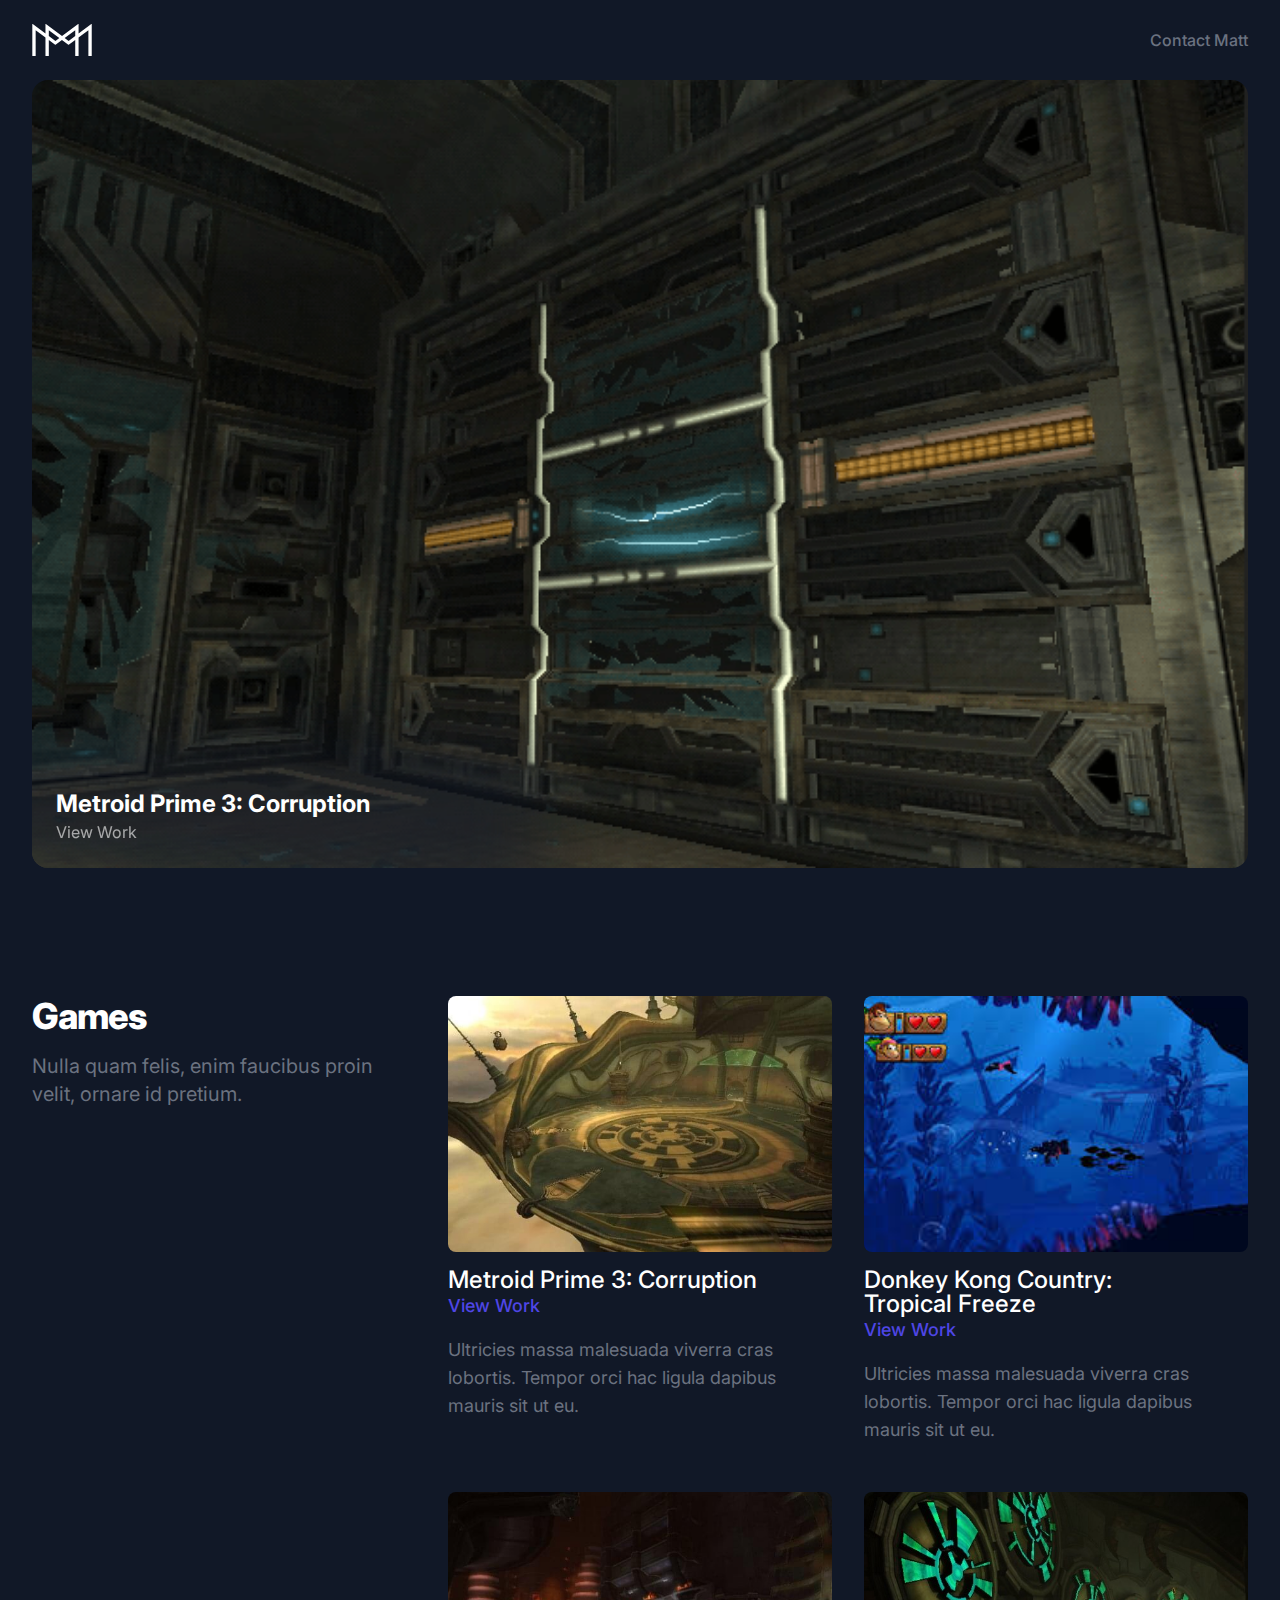
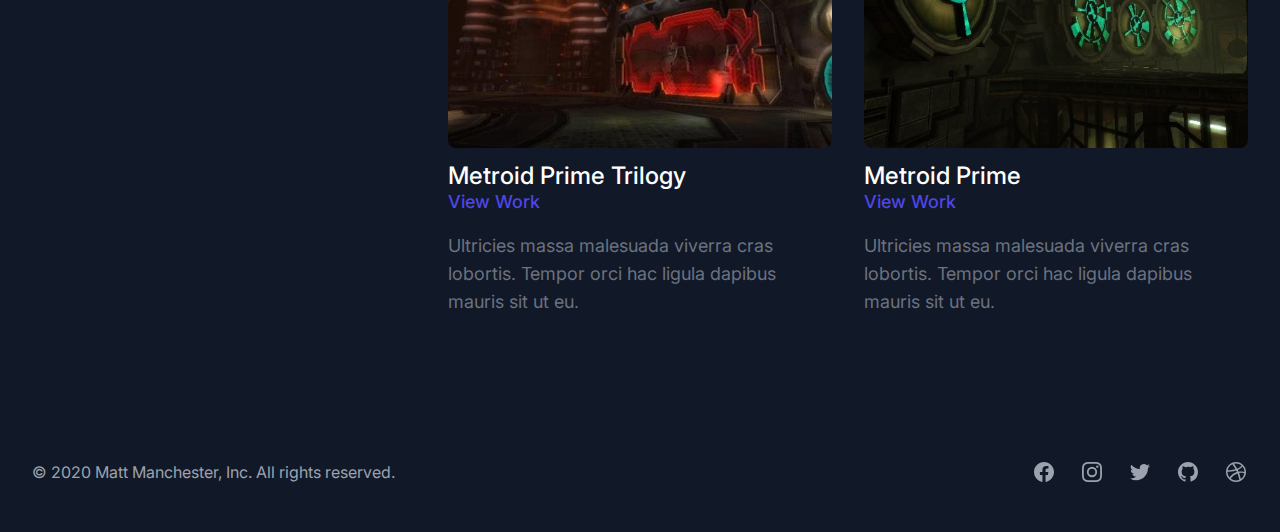
==== commit cf8f5d95: "fav" ====
--- a/index.html
+++ b/index.html
@@ -3,8 +3,10 @@
 <head>
   <meta charset="utf-8">
   <meta name="viewport" content="width=device-width, initial-scale=1, shrink-to-fit=no">
-  <link rel="icon" type="image/png" sizes="32x32" href="/favicon-32x32.png">
-  <link rel="icon" type="image/png" sizes="16x16" href="/favicon-16x16.png">
+  <link rel="icon" type="image/png" sizes="32x32" href="favicon-32x32.png">
+  <link rel="icon" type="image/png" sizes="16x16" href="favicon-16x16.png">
+  <link rel="preconnect" href="https://fonts.gstatic.com">
+  <link href="https://fonts.googleapis.com/css2?family=Inter:wght@400;700&display=swap" rel="stylesheet">
   <link rel="stylesheet" href="css/main.css">
   <title>Matt Manchester Rules!</title>
 </head>
